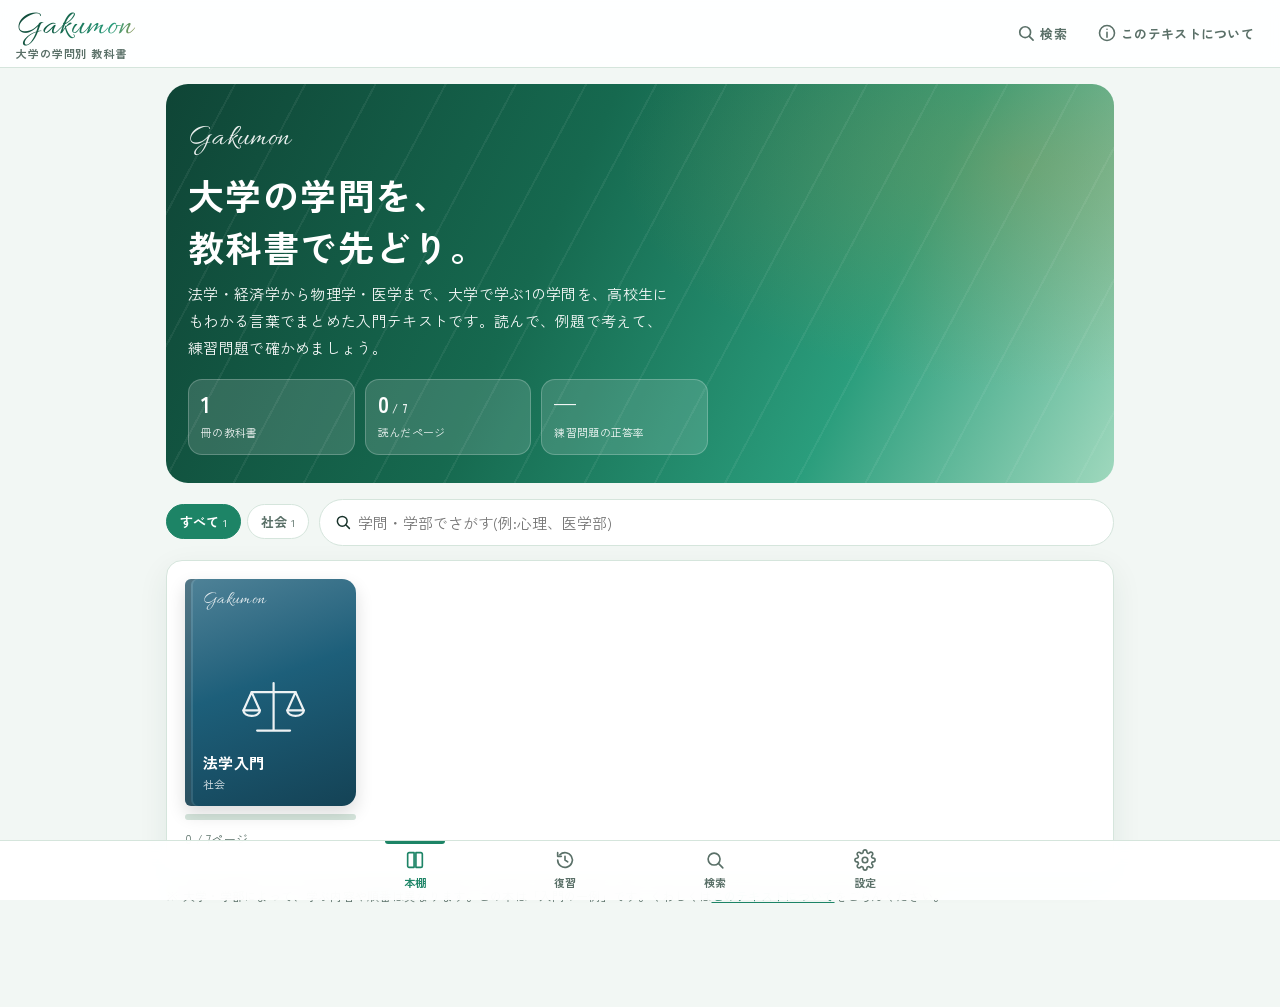
==== index.html @ 67a6d844 "学問の教科書アプリ本体と見本の「法学入門」を追加 本棚→本(表紙・目次)→単元ページ、練習問題、確認テスト、復習、検索、設定、オフライン対応。 大学受験ロードマップのアプリと同じつくり・配色にそろえた" ====
<!doctype html>
<html lang="ja">
<head>
  <meta charset="utf-8">
  <meta name="viewport" content="width=device-width, initial-scale=1, viewport-fit=cover">
  <title>学問の教科書</title>
  <meta name="description" content="法学・経済学・心理学・物理学・医学など、大学の学問ごとの入門教科書。高校生にもわかる言葉で、読む・考える・確かめるをくり返せます。">
  <meta name="theme-color" content="#16694f">
  <meta property="og:type" content="website">
  <meta property="og:title" content="学問の教科書(Gakumon)">
  <meta property="og:description" content="大学の学問ごとの入門教科書。読んで、例題で考えて、練習問題で確かめる。">
  <link rel="manifest" href="manifest.webmanifest">
  <link rel="icon" href="icons/icon.svg" type="image/svg+xml">
  <link rel="apple-touch-icon" href="icons/apple-touch-icon.png">
  <link rel="preconnect" href="https://fonts.googleapis.com">
  <link rel="preconnect" href="https://fonts.gstatic.com" crossorigin>
  <link href="https://fonts.googleapis.com/css2?family=Allura&family=Zen+Kaku+Gothic+New:wght@400;500;700&display=swap" rel="stylesheet">
  <link rel="stylesheet" href="css/style.css?v=202611250434">
  <script>try{var t=(JSON.parse(localStorage.getItem("gk_state_v1")||"{}")).theme;if(t&&t!=="auto")document.documentElement.setAttribute("data-theme",t)}catch(e){}</script>
</head>
<body>
  <header class="topbar">
    <a href="#home" class="brand" aria-label="学問の教科書 ホーム"><span class="brand-word">Gakumon</span><small class="brand-sub">大学の学問別 教科書</small></a>
    <span class="tb-sp"></span>
    <a href="#search" class="tb-btn" aria-label="検索"><svg viewBox="0 0 24 24" width="20" height="20" fill="none" stroke="currentColor" stroke-width="2" stroke-linecap="round" aria-hidden="true"><circle cx="11" cy="11" r="6.5"/><path d="M16 16l4.5 4.5"/></svg><span>検索</span></a>
    <a href="#about" class="tb-btn"><svg viewBox="0 0 24 24" width="20" height="20" fill="none" stroke="currentColor" stroke-width="1.9" stroke-linecap="round" aria-hidden="true"><circle cx="12" cy="12" r="9"/><path d="M12 11v6M12 7.5h.01"/></svg><span>このテキストについて</span></a>
  </header>

  <main id="view" class="container" aria-live="polite">
    <noscript>この教科書を読むには JavaScript を有効にしてください。</noscript>
  </main>

  <nav class="nav" aria-label="メインメニュー">
    <a href="#home" data-r="home"><svg viewBox="0 0 24 24" width="22" height="22" fill="none" stroke="currentColor" stroke-width="1.8" stroke-linecap="round" stroke-linejoin="round" aria-hidden="true"><path d="M4 5.5A1.5 1.5 0 0 1 5.5 4H11v16H5.5A1.5 1.5 0 0 1 4 18.5z"/><path d="M20 5.5A1.5 1.5 0 0 0 18.5 4H13v16h5.5a1.5 1.5 0 0 0 1.5-1.5z"/></svg>本棚</a>
    <a href="#review" data-r="review"><svg viewBox="0 0 24 24" width="22" height="22" fill="none" stroke="currentColor" stroke-width="1.8" stroke-linecap="round" stroke-linejoin="round" aria-hidden="true"><path d="M4 12a8 8 0 1 0 2.4-5.7"/><path d="M4 4v4h4"/><path d="M12 8v4l3 2"/></svg>復習</a>
    <a href="#search" data-r="search"><svg viewBox="0 0 24 24" width="22" height="22" fill="none" stroke="currentColor" stroke-width="1.8" stroke-linecap="round" aria-hidden="true"><circle cx="11" cy="11" r="6.5"/><path d="M16 16l4.5 4.5"/></svg>検索</a>
    <a href="#settings" data-r="settings"><svg viewBox="0 0 24 24" width="22" height="22" fill="none" stroke="currentColor" stroke-width="1.8" stroke-linecap="round" stroke-linejoin="round" aria-hidden="true"><circle cx="12" cy="12" r="3"/><path d="M19.4 15a1.7 1.7 0 0 0 .3 1.8l.1.1a2 2 0 1 1-2.8 2.8l-.1-.1a1.7 1.7 0 0 0-1.8-.3 1.7 1.7 0 0 0-1 1.5V21a2 2 0 1 1-4 0v-.1a1.7 1.7 0 0 0-1.1-1.5 1.7 1.7 0 0 0-1.8.3l-.1.1a2 2 0 1 1-2.8-2.8l.1-.1a1.7 1.7 0 0 0 .3-1.8 1.7 1.7 0 0 0-1.5-1H3a2 2 0 1 1 0-4h.1a1.7 1.7 0 0 0 1.5-1.1 1.7 1.7 0 0 0-.3-1.8l-.1-.1a2 2 0 1 1 2.8-2.8l.1.1a1.7 1.7 0 0 0 1.8.3H9a1.7 1.7 0 0 0 1-1.5V3a2 2 0 1 1 4 0v.1a1.7 1.7 0 0 0 1 1.5 1.7 1.7 0 0 0 1.8-.3l.1-.1a2 2 0 1 1 2.8 2.8l-.1.1a1.7 1.7 0 0 0-.3 1.8V9a1.7 1.7 0 0 0 1.5 1H21a2 2 0 1 1 0 4h-.1a1.7 1.7 0 0 0-1.5 1z"/></svg>設定</a>
  </nav>
  <div id="toast" class="toast" role="status"></div>

  <script defer src="js/books.js?v=202611250434"></script>
  <!-- books:start -->
  <script defer src="js/data/law.js?v=202611250434"></script>
  <!-- books:end -->
  <script defer src="js/app.js?v=202611250434"></script>
</body>
</html>
---- css/style.css ----
/* 学問の教科書 — 配色は大学受験アプリ(Aqualium)の「翡翠グリーン」にそろえています */
:root {
  --bg: #f2f7f4; --card: #ffffff; --text: #17322a; --muted: #5a7068; --line: #d5e5dc;
  --primary: #1d8466; --primary-weak: #e2f2ea; --accent: #b8913f; --teal: #2a9d7c;
  --ok: #16a34a; --ok-weak: #dcfce7; --ng: #dc2626; --ng-weak: #fee2e2;
  --board: #1f3d33; --board-ink: #f1f7f3; --board-line: #3d6658;
  --grad: linear-gradient(115deg, #0f4536, #16694f 40%, #2a9d7c 72%, #9fd8bd);
  --grad-btn: linear-gradient(135deg, #16694f, #2a9d7c);
  --brand-grad: linear-gradient(115deg, #0f4536 0%, #16694f 40%, #2a9d7c 75%, #b8913f 100%);
  --radius: 16px; --shadow: 0 10px 30px rgba(15, 69, 54, .08);
  --script: "Allura", "Brush Script MT", cursive;
  --fs: 16px;
  color-scheme: light;
}
@media (prefers-color-scheme: dark) {
  :root:not([data-theme="light"]) {
    --bg: #0c1a15; --card: #13251f; --text: #e3f0ea; --muted: #9ab7ab; --line: #24413a;
    --primary: #6fcfa6; --primary-weak: #173a2f; --accent: #d8b968; --teal: #6fcfa6;
    --ok-weak: #14532d; --ng-weak: #4c1d1d; --board: #10231c; --board-line: #2b4d41;
    --grad: linear-gradient(115deg, #0b2a21, #13251f 60%, #1c4a3b); --grad-btn: linear-gradient(135deg, #1d8466, #2a9d7c);
    --brand-grad: linear-gradient(115deg, #ffffff 0%, #d6f2e4 40%, #8fdcb9 75%, #e7cf8e 100%);
    --shadow: none; color-scheme: dark;
  }
}
:root[data-theme="dark"] {
  --bg: #0c1a15; --card: #13251f; --text: #e3f0ea; --muted: #9ab7ab; --line: #24413a;
  --primary: #6fcfa6; --primary-weak: #173a2f; --accent: #d8b968; --teal: #6fcfa6;
  --ok-weak: #14532d; --ng-weak: #4c1d1d; --board: #10231c; --board-line: #2b4d41;
  --grad: linear-gradient(115deg, #0b2a21, #13251f 60%, #1c4a3b); --grad-btn: linear-gradient(135deg, #1d8466, #2a9d7c);
  --brand-grad: linear-gradient(115deg, #ffffff 0%, #d6f2e4 40%, #8fdcb9 75%, #e7cf8e 100%);
  --shadow: none; color-scheme: dark;
}

* { box-sizing: border-box; }
html { -webkit-text-size-adjust: 100%; scroll-padding-top: 76px; }
body {
  margin: 0; background: var(--bg); color: var(--text);
  font-family: "Zen Kaku Gothic New", "Hiragino Sans", "Noto Sans JP", "Yu Gothic", sans-serif;
  font-size: 15px; line-height: 1.8; letter-spacing: .02em;
  /* 日本語を文節の切れ目で改行し、変な位置で切れないようにする */
  word-break: auto-phrase; line-break: strict; overflow-wrap: anywhere;
  padding-bottom: calc(72px + env(safe-area-inset-bottom));
}
h1, h2, h3 { text-wrap: balance; line-height: 1.45; }
p, li, dd { text-wrap: pretty; }
a { color: var(--primary); }
img, svg { max-width: 100%; }
button, input, select { font: inherit; color: inherit; }
.muted { color: var(--muted); }
.small { font-size: 13px; }
.sr { position: absolute; width: 1px; height: 1px; overflow: hidden; clip: rect(0 0 0 0); white-space: nowrap; }

/* ---------- 上のバー ---------- */
.topbar {
  position: sticky; top: 0; z-index: 20; display: flex; align-items: center; gap: 10px;
  padding: 8px max(16px, env(safe-area-inset-left)); min-height: 60px;
  background: color-mix(in srgb, var(--card) 92%, transparent); backdrop-filter: blur(10px);
  border-bottom: 1px solid var(--line);
}
.brand { display: flex; flex-direction: column; text-decoration: none; line-height: 1; min-width: 0; }
.brand-word { font-family: var(--script); font-size: 34px; background: var(--brand-grad); -webkit-background-clip: text; background-clip: text; color: transparent; padding: 2px 6px 4px 0; }
.brand-sub { font-size: 11px; color: var(--muted); font-weight: 700; letter-spacing: .08em; white-space: nowrap; }
.tb-sp { flex: 1; }
.tb-btn { display: inline-flex; align-items: center; gap: 4px; padding: 8px 10px; border-radius: 12px; border: 0; background: transparent; color: var(--muted); text-decoration: none; font-weight: 700; font-size: 13px; cursor: pointer; }
.tb-btn:hover { background: var(--primary-weak); color: var(--primary); }

.container { max-width: 980px; margin: 0 auto; padding: 16px; }
.card { background: var(--card); border: 1px solid var(--line); border-radius: var(--radius); box-shadow: var(--shadow); padding: 18px; margin-bottom: 16px; }
.card h2 { margin: 0 0 10px; font-size: 18px; }

/* ---------- 下のメニュー ---------- */
.nav {
  position: fixed; left: 0; right: 0; bottom: 0; z-index: 20; display: flex; justify-content: center;
  background: color-mix(in srgb, var(--card) 94%, transparent); backdrop-filter: blur(10px);
  border-top: 1px solid var(--line); padding-bottom: env(safe-area-inset-bottom);
}
.nav a { flex: 1; max-width: 150px; display: flex; flex-direction: column; align-items: center; gap: 2px; padding: 8px 4px 7px; font-size: 11px; font-weight: 700; color: var(--muted); text-decoration: none; position: relative; }
.nav a.active { color: var(--primary); }
.nav a.active::after { content: ""; position: absolute; top: 0; left: 30%; right: 30%; height: 3px; border-radius: 0 0 3px 3px; background: var(--primary); }

/* ---------- ボタン ---------- */
.btn { display: inline-flex; align-items: center; justify-content: center; gap: 6px; min-height: 44px; padding: 10px 20px; border-radius: 999px; border: 0; background: var(--grad-btn); color: #fff; font-weight: 700; text-decoration: none; cursor: pointer; text-align: center; }
.btn.ghost { background: var(--card); color: var(--primary); border: 1.5px solid var(--primary); }
.btn.small { min-height: 34px; padding: 5px 14px; font-size: 13px; }
.btn:disabled { opacity: .5; cursor: default; }
.btns { display: flex; flex-wrap: wrap; gap: 10px; }

/* ---------- ホームの帯 ---------- */
.band { position: relative; overflow: hidden; border-radius: 22px; padding: 28px 22px; color: #fff; background: var(--grad); margin-bottom: 16px; }
.band::after { content: ""; position: absolute; inset: 0; pointer-events: none; background: repeating-linear-gradient(118deg, transparent 0 60px, rgba(255,255,255,.06) 60px 62px), radial-gradient(60% 80% at 90% 20%, rgba(184,145,63,.3), transparent 70%); }
.band > * { position: relative; z-index: 1; }
.band .script { font-family: var(--script); font-size: 30px; margin: 0; opacity: .9; }
.band h1 { margin: 2px 0 8px; font-size: clamp(24px, 5.4vw, 36px); letter-spacing: .04em; }
.band p { margin: 0; max-width: 36em; opacity: .95; }
.stats { display: grid; grid-template-columns: repeat(3, minmax(0, 1fr)); gap: 10px; margin-top: 18px; max-width: 520px; }
.stat { background: rgba(255,255,255,.14); border: 1px solid rgba(255,255,255,.22); border-radius: 14px; padding: 10px 12px; }
.stat b { display: block; font-size: 22px; line-height: 1.2; }
.stat small { font-size: 11px; opacity: .9; }

.resume { display: flex; align-items: center; gap: 12px; text-decoration: none; color: inherit; }
.resume span { font-size: 12px; font-weight: 700; color: var(--primary); }
.resume b { display: block; }
.resume i { margin-left: auto; font-style: normal; color: var(--primary); font-size: 22px; }

/* ---------- 本棚 ---------- */
.bar { display: flex; flex-wrap: wrap; gap: 10px; align-items: center; margin-bottom: 14px; }
.chips { display: flex; gap: 6px; overflow-x: auto; scrollbar-width: none; padding-bottom: 2px; max-width: 100%; }
.chips::-webkit-scrollbar { display: none; }
.chip { flex: none; border: 1.5px solid var(--line); background: var(--card); border-radius: 999px; padding: 5px 13px; font-size: 13px; font-weight: 700; color: var(--muted); cursor: pointer; white-space: nowrap; }
.chip small { margin-left: 4px; font-weight: 500; opacity: .8; }
.chip.on { background: var(--primary); border-color: var(--primary); color: #fff; }
.search { flex: 1 1 220px; min-width: 0; display: flex; align-items: center; gap: 6px; background: var(--card); border: 1.5px solid var(--line); border-radius: 999px; padding: 0 14px; }
.search input { flex: 1; min-width: 0; border: 0; background: transparent; padding: 9px 0; outline: none; }
.search:focus-within { border-color: var(--primary); }

.shelf { display: grid; grid-template-columns: repeat(auto-fill, minmax(150px, 1fr)); gap: 18px 14px; }
.shelf-item { text-decoration: none; color: inherit; display: flex; flex-direction: column; gap: 8px; min-width: 0; }
.shelf-item:hover .cover { transform: translateY(-3px); box-shadow: 0 14px 26px rgba(0,0,0,.18); }
.shelf-meta { font-size: 12px; color: var(--muted); display: flex; justify-content: space-between; gap: 6px; }
.prog { height: 6px; border-radius: 6px; background: var(--line); overflow: hidden; }
.prog i { display: block; height: 100%; background: var(--grad-btn); border-radius: 6px; }

.cover {
  --c: #1d5f7a; position: relative; aspect-ratio: 3 / 4; border-radius: 6px 14px 14px 6px; overflow: hidden; color: #fff;
  background: linear-gradient(160deg, color-mix(in srgb, var(--c) 78%, #fff) 0%, var(--c) 45%, color-mix(in srgb, var(--c) 70%, #000) 100%);
  box-shadow: 0 8px 18px rgba(0,0,0,.14), inset 6px 0 0 rgba(0,0,0,.18), inset 8px 0 0 rgba(255,255,255,.12);
  display: flex; flex-direction: column; padding: 12px 12px 12px 18px; transition: transform .2s, box-shadow .2s;
}
.cover .c-top { margin: 0; font-family: var(--script); font-size: 18px; opacity: .85; line-height: 1; }
.cover svg { width: 52%; margin: auto auto 10px; opacity: .92; }
.cover b { font-size: 15px; line-height: 1.4; }
.cover small { font-size: 11px; opacity: .85; margin-top: 2px; }
.cover.big { width: min(220px, 60vw); margin: 0 auto; padding: 16px 16px 16px 24px; }
.cover.big .c-top { font-size: 22px; }
.cover.big b { font-size: 19px; }

/* ---------- 本(表紙・目次) ---------- */
.reader-tb { position: sticky; top: 60px; z-index: 15; display: flex; align-items: center; gap: 8px; margin: -16px -16px 16px; padding: 8px 16px; background: color-mix(in srgb, var(--bg) 92%, transparent); backdrop-filter: blur(8px); border-bottom: 1px solid var(--line); font-size: 13px; }
.reader-tb a { text-decoration: none; font-weight: 700; white-space: nowrap; }
.reader-tb b { flex: 1; min-width: 0; text-align: center; overflow: hidden; text-overflow: ellipsis; white-space: nowrap; }
.reader-tb .rt-r { display: flex; gap: 4px; }
.reader-tb button { border: 0; background: transparent; color: var(--muted); padding: 4px 6px; cursor: pointer; border-radius: 8px; font-weight: 700; font-size: 13px; }
.reader-tb button[aria-pressed="true"] { color: var(--accent); }
.read-prog { position: absolute; left: 0; right: 0; bottom: -1px; height: 3px; }
.read-prog i { display: block; height: 100%; width: 0; background: var(--grad-btn); }

.front { display: grid; grid-template-columns: auto 1fr; gap: 24px; align-items: start; }
.front h1 { margin: 0 0 6px; font-size: clamp(22px, 4.6vw, 30px); }
.front .lead { margin: 0 0 12px; }
.tags { display: flex; flex-wrap: wrap; gap: 6px; padding: 0; margin: 6px 0 0; list-style: none; }
.tags li { background: var(--primary-weak); color: var(--primary); border-radius: 999px; padding: 2px 10px; font-size: 12px; font-weight: 700; }
.two { display: grid; grid-template-columns: repeat(2, minmax(0, 1fr)); gap: 16px; }
.two h3 { font-size: 14px; margin: 0 0 6px; color: var(--primary); }
.two ul { margin: 0; padding-left: 1.2em; }

.toc-ch { margin-bottom: 14px; }
.toc-ch h3 { font-size: 15px; margin: 0 0 6px; padding-bottom: 4px; border-bottom: 1px dashed var(--line); }
.toc-ch ol { list-style: none; margin: 0; padding: 0; }
.toc-ch li a { display: flex; align-items: center; gap: 10px; padding: 9px 6px; border-radius: 10px; text-decoration: none; color: inherit; }
.toc-ch li a:hover { background: var(--primary-weak); }
.toc-no { flex: none; width: 34px; font-size: 12px; font-weight: 700; color: var(--muted); }
.toc-t { flex: 1; min-width: 0; }
.toc-badges { display: flex; gap: 4px; flex: none; }
.badge { font-size: 11px; font-style: normal; font-weight: 700; padding: 1px 8px; border-radius: 999px; background: var(--line); color: var(--muted); white-space: nowrap; }
.badge.ok { background: var(--ok-weak); color: var(--ok); }
.badge.bm { background: color-mix(in srgb, var(--accent) 20%, transparent); color: var(--accent); }

/* ---------- 単元のページ ---------- */
.page { max-width: 760px; margin: 0 auto; font-size: var(--fs); }
.page > .card { padding: 20px 22px; }
.crumb { margin: 0; font-size: 12px; font-weight: 700; color: var(--primary); }
.page h1 { margin: 2px 0 4px; font-size: clamp(22px, 4.4vw, 28px); }
.sub { margin: 0 0 14px; font-size: 12px; color: var(--muted); }
.goal { background: color-mix(in srgb, var(--primary) 8%, var(--card)); border-left: 4px solid var(--primary); border-radius: 10px; padding: 10px 14px; margin: 0 0 14px; }
.goal b { color: var(--primary); font-size: 13px; }
.goal ul { margin: 4px 0 0; padding-left: 1.3em; }
.point { font-weight: 700; font-size: 1.05em; padding: 12px 14px; border-radius: 12px; background: var(--primary-weak); margin: 0; }
.sec { margin-top: 26px; }
.sec h2 { display: flex; align-items: center; gap: 10px; font-size: 1.12em; margin: 0 0 10px; }
.sec h2 span { flex: none; display: grid; place-items: center; width: 28px; height: 28px; border-radius: 50%; background: var(--grad-btn); color: #fff; font-size: 13px; }
.sec p { margin: 0 0 10px; }
.sec ul, .sec ol { padding-left: 1.3em; margin: 0 0 10px; }
.sec li { margin-bottom: 4px; }
.page b.em, .sec p b, .sec li b { color: var(--primary); background: color-mix(in srgb, var(--primary) 10%, transparent); padding: 0 2px; border-radius: 3px; }
.tbl-wrap { overflow-x: auto; margin: 4px 0 10px; border-radius: 12px; border: 1px solid var(--line); }
table { border-collapse: collapse; width: 100%; font-size: .93em; }
th, td { padding: 8px 10px; border-bottom: 1px solid var(--line); text-align: left; vertical-align: top; min-width: 6em; }
th { background: var(--primary-weak); color: var(--primary); font-size: .92em; }
tr:last-child td { border-bottom: 0; }
dl.terms { margin: 0; display: grid; gap: 8px; }
dl.terms div { padding: 10px 12px; border: 1px solid var(--line); border-radius: 12px; background: var(--card); }
dl.terms dt { font-weight: 700; color: var(--primary); }
dl.terms dd { margin: 2px 0 0; }

.board { border-radius: 14px; overflow: hidden; background: var(--board); color: var(--board-ink); margin-bottom: 12px; border: 6px solid #6b4f2a; box-shadow: inset 0 0 30px rgba(0,0,0,.25); }
.board-h { display: flex; align-items: center; justify-content: space-between; padding: 8px 14px; border-bottom: 1px dashed var(--board-line); }
.board-h em { font-style: normal; font-size: 12px; background: #f3d36b; color: #3b2c06; border-radius: 6px; padding: 1px 8px; font-weight: 700; }
.board-b { padding: 12px 16px 14px; }
.board-b .q { font-weight: 700; margin: 0 0 8px; }
.board-b ol { margin: 0 0 10px; padding-left: 1.4em; }
.board-b li { margin-bottom: 4px; }
.board details summary { cursor: pointer; color: #f3d36b; font-weight: 700; }
.board .ans { margin: 8px 0 0; padding: 8px 12px; border-radius: 10px; background: rgba(255,255,255,.08); }
.board b { color: #fff3c4; }

.check details { border: 1px solid var(--line); border-radius: 12px; padding: 10px 14px; margin-bottom: 8px; background: var(--card); }
.check summary { cursor: pointer; font-weight: 700; }
.check summary::marker { color: var(--primary); }
.check .ans { margin: 8px 0 0; padding-top: 8px; border-top: 1px dashed var(--line); }
.check .ans small { display: block; color: var(--primary); font-weight: 700; }

.quiz { border: 1px solid var(--line); border-radius: 14px; padding: 14px; margin-bottom: 12px; background: var(--card); }
.quiz .qn { font-size: 12px; font-weight: 700; color: var(--primary); }
.quiz .qt { margin: 2px 0 10px; font-weight: 700; }
.choices { display: grid; gap: 8px; }
.choice { display: flex; gap: 10px; align-items: flex-start; text-align: left; width: 100%; padding: 10px 12px; border-radius: 12px; border: 1.5px solid var(--line); background: var(--bg); cursor: pointer; line-height: 1.6; }
.choice:hover:not(:disabled) { border-color: var(--primary); }
.choice i { flex: none; font-style: normal; font-weight: 700; color: var(--muted); width: 1.2em; }
.choice:disabled { cursor: default; }
.choice.ok { border-color: var(--ok); background: var(--ok-weak); }
.choice.ng { border-color: var(--ng); background: var(--ng-weak); }
.fb { margin-top: 10px; padding: 10px 12px; border-radius: 12px; border-left: 4px solid var(--ok); background: color-mix(in srgb, var(--ok) 8%, var(--card)); }
.fb.ng { border-left-color: var(--ng); background: color-mix(in srgb, var(--ng) 8%, var(--card)); }
.fb b { display: block; }
.score { text-align: center; padding: 14px; border-radius: 14px; background: var(--primary-weak); font-weight: 700; }
.score big { display: block; font-size: 30px; color: var(--primary); }

.next-list { display: flex; flex-wrap: wrap; gap: 6px; padding: 0; margin: 0; list-style: none; }
.next-list li { border: 1.5px solid var(--line); border-radius: 999px; padding: 3px 12px; font-size: 13px; }
.src { font-size: 12px; color: var(--muted); margin: 0; padding-left: 1.2em; }
.note { font-size: 12px; color: var(--muted); }
.pn { display: grid; grid-template-columns: 1fr auto 1fr; gap: 8px; margin: 8px 0 24px; }
.pn a { padding: 12px; border-radius: 14px; background: var(--card); border: 1px solid var(--line); text-decoration: none; font-weight: 700; font-size: 13px; min-width: 0; }
.pn a small { display: block; font-weight: 500; color: var(--muted); overflow: hidden; text-overflow: ellipsis; white-space: nowrap; }
.pn a:last-child { text-align: right; }
.pn .off { visibility: hidden; }
.done-mark { text-align: center; margin: 18px 0 0; }

/* 文字の大きさ */
.fs-s { --fs: 14px; } .fs-m { --fs: 16px; } .fs-l { --fs: 18px; } .fs-xl { --fs: 20px; }

/* ---------- テスト・復習・設定 ---------- */
.list { list-style: none; margin: 0; padding: 0; }
.list li { padding: 10px 0; border-bottom: 1px solid var(--line); }
.list li:last-child { border-bottom: 0; }
.seg { display: inline-flex; border: 1.5px solid var(--line); border-radius: 999px; overflow: hidden; }
.seg button { border: 0; background: transparent; padding: 6px 14px; cursor: pointer; font-weight: 700; font-size: 13px; color: var(--muted); }
.seg button.on { background: var(--primary); color: #fff; }
.row { display: flex; flex-wrap: wrap; align-items: center; justify-content: space-between; gap: 10px; padding: 10px 0; border-bottom: 1px solid var(--line); }
.row:last-child { border-bottom: 0; }
.hit { display: block; padding: 10px 0; border-bottom: 1px solid var(--line); text-decoration: none; color: inherit; }
.hit small { color: var(--primary); font-weight: 700; }
.hit mark { background: color-mix(in srgb, var(--accent) 35%, transparent); color: inherit; border-radius: 3px; }
.empty { text-align: center; color: var(--muted); padding: 28px 10px; }

.toast { position: fixed; left: 50%; bottom: calc(86px + env(safe-area-inset-bottom)); transform: translateX(-50%) translateY(20px); opacity: 0; pointer-events: none; background: var(--text); color: var(--bg); padding: 10px 18px; border-radius: 999px; font-size: 13px; font-weight: 700; transition: .25s; z-index: 50; max-width: calc(100% - 32px); }
.toast.show { opacity: 1; transform: translateX(-50%); }

@media (max-width: 640px) {
  .container { padding: 12px 16px; }
  .reader-tb { margin: -12px -16px 12px; }
  .card { padding: 16px; }
  .page > .card { padding: 16px; }
  .front { grid-template-columns: 1fr; text-align: left; }
  .two { grid-template-columns: 1fr; }
  .shelf { grid-template-columns: repeat(2, minmax(0, 1fr)); }
  .brand-word { font-size: 28px; }
  .tb-btn span { display: none; }
  .band { padding: 22px 18px; }
}
@media (min-width: 900px) { .nav { justify-content: center; } }
@media print {
  .topbar, .nav, .reader-tb, .pn, .quiz, .toast { display: none !important; }
  body { padding: 0; background: #fff; }
  .card { box-shadow: none; }
  .check details { break-inside: avoid; }
}
@media (prefers-reduced-motion: reduce) { * { transition: none !important; scroll-behavior: auto !important; } }
[tabindex="-1"]:focus { outline: none; }
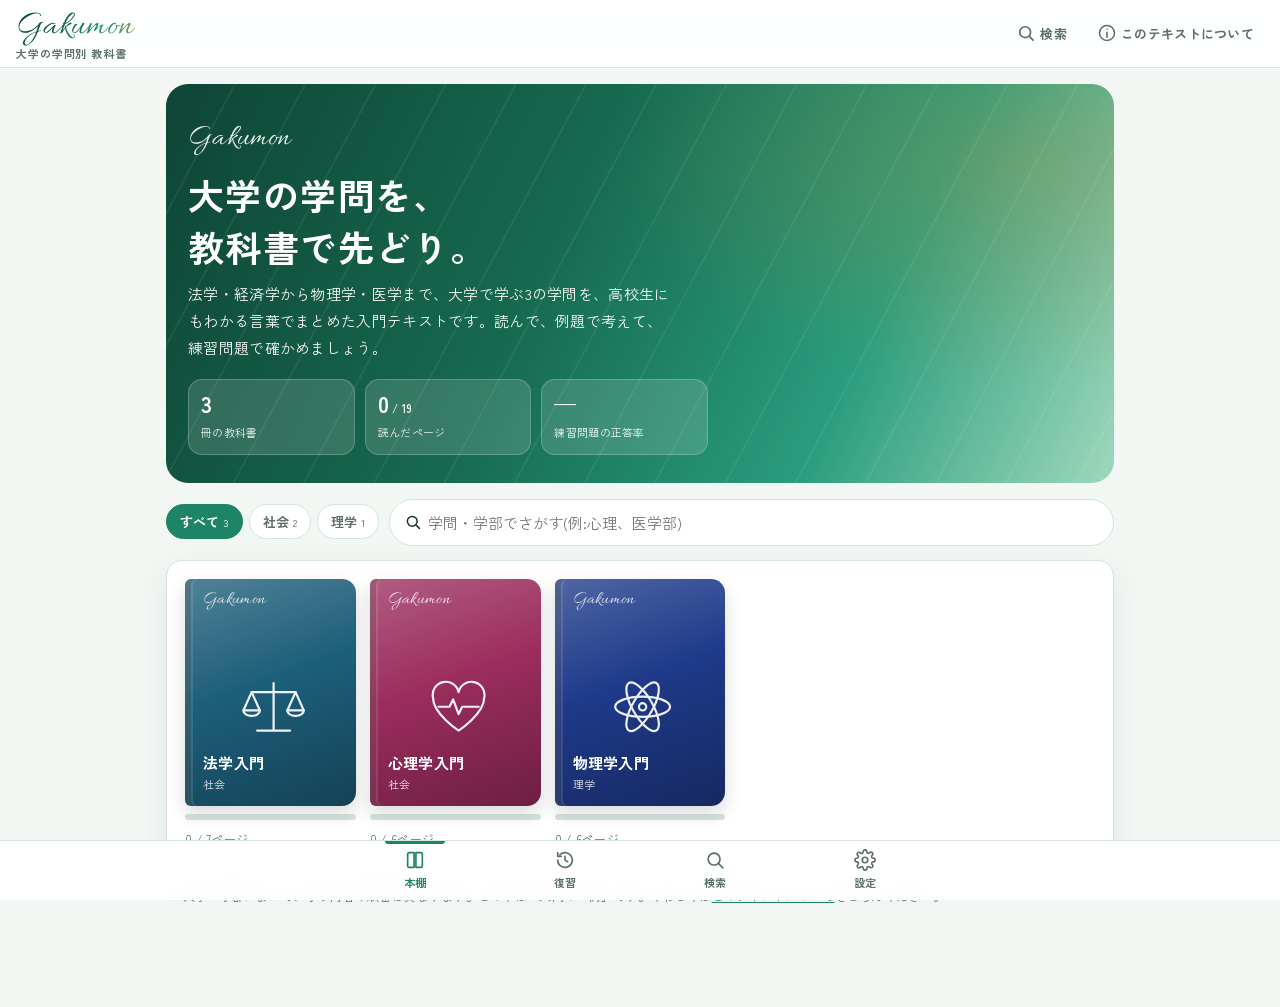
==== commit 1aa9c05c: "物理学入門・心理学入門を追加(執筆途中の版) Co-Authored-By: Claude Opus 5.5 <noreply@anthropic.com> Claude-Session: https" ====
--- a/index.html
+++ b/index.html
@@ -15,7 +15,7 @@
   <link rel="preconnect" href="https://fonts.googleapis.com">
   <link rel="preconnect" href="https://fonts.gstatic.com" crossorigin>
   <link href="https://fonts.googleapis.com/css2?family=Allura&family=Zen+Kaku+Gothic+New:wght@400;500;700&display=swap" rel="stylesheet">
-  <link rel="stylesheet" href="css/style.css?v=202611250434">
+  <link rel="stylesheet" href="css/style.css?v=202611250435">
   <script>try{var t=(JSON.parse(localStorage.getItem("gk_state_v1")||"{}")).theme;if(t&&t!=="auto")document.documentElement.setAttribute("data-theme",t)}catch(e){}</script>
 </head>
 <body>
@@ -38,10 +38,12 @@
   </nav>
   <div id="toast" class="toast" role="status"></div>
 
-  <script defer src="js/books.js?v=202611250434"></script>
+  <script defer src="js/books.js?v=202611250435"></script>
   <!-- books:start -->
-  <script defer src="js/data/law.js?v=202611250434"></script>
+  <script defer src="js/data/law.js?v=202611250435"></script>
+  <script defer src="js/data/physics.js?v=202611250435"></script>
+  <script defer src="js/data/psychology.js?v=202611250435"></script>
   <!-- books:end -->
-  <script defer src="js/app.js?v=202611250434"></script>
+  <script defer src="js/app.js?v=202611250435"></script>
 </body>
 </html>
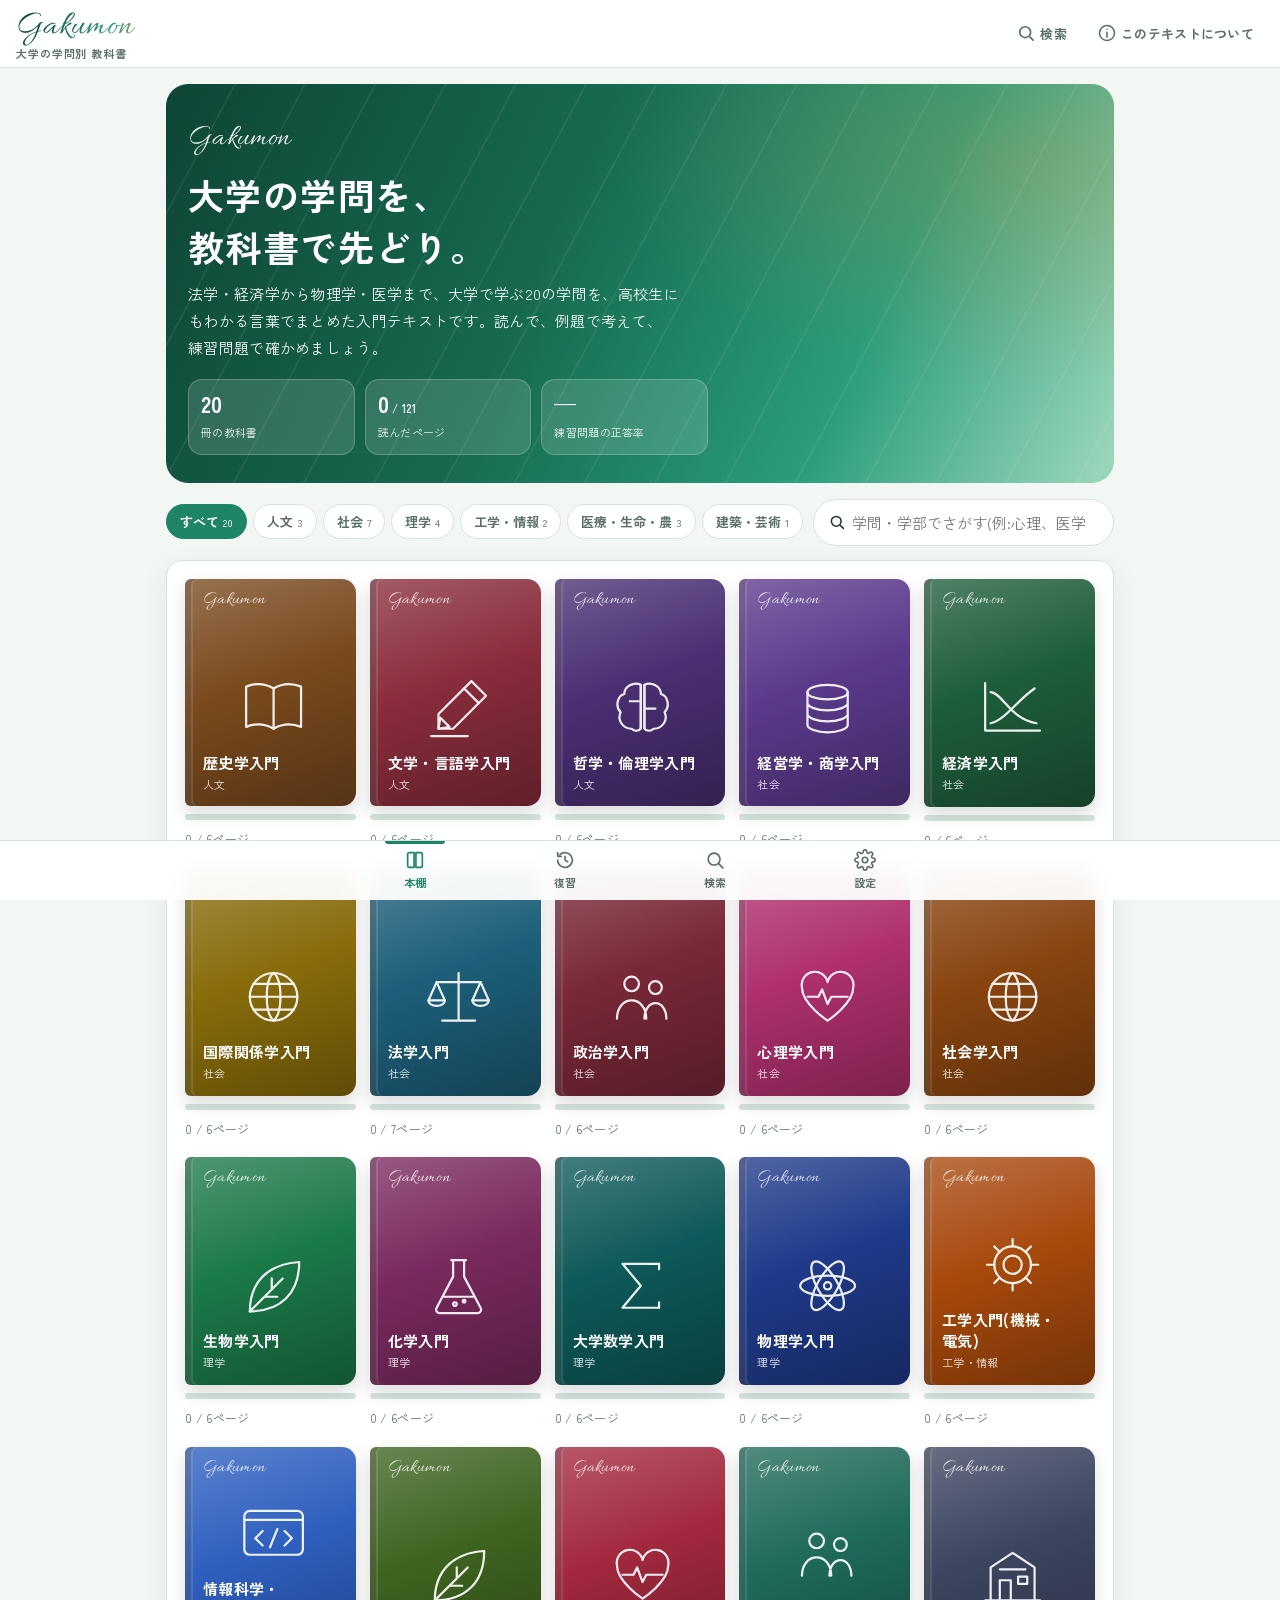
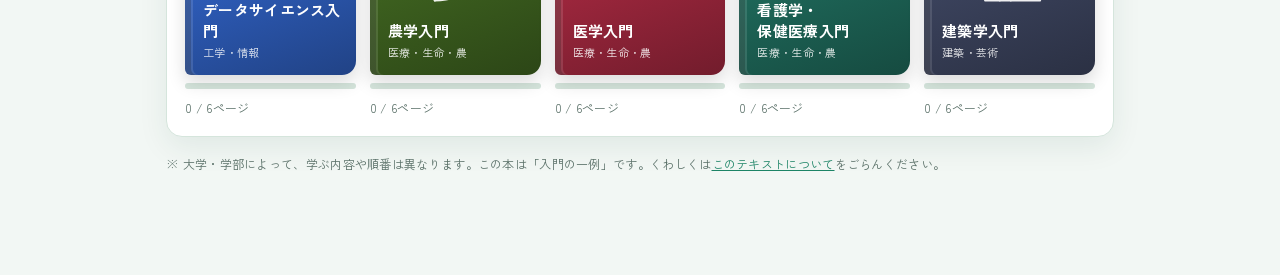
==== commit 0121daec: "学問の教科書を20冊に拡充(人文・社会・理学・工学・医療・農・建築) Co-Authored-By: Claude Opus 5.5 <noreply@anthropic.com> Claude-Se" ====
--- a/index.html
+++ b/index.html
@@ -15,7 +15,7 @@
   <link rel="preconnect" href="https://fonts.googleapis.com">
   <link rel="preconnect" href="https://fonts.gstatic.com" crossorigin>
   <link href="https://fonts.googleapis.com/css2?family=Allura&family=Zen+Kaku+Gothic+New:wght@400;500;700&display=swap" rel="stylesheet">
-  <link rel="stylesheet" href="css/style.css?v=202611250435">
+  <link rel="stylesheet" href="css/style.css?v=202611250443">
   <script>try{var t=(JSON.parse(localStorage.getItem("gk_state_v1")||"{}")).theme;if(t&&t!=="auto")document.documentElement.setAttribute("data-theme",t)}catch(e){}</script>
 </head>
 <body>
@@ -38,12 +38,29 @@
   </nav>
   <div id="toast" class="toast" role="status"></div>
 
-  <script defer src="js/books.js?v=202611250435"></script>
+  <script defer src="js/books.js?v=202611250443"></script>
   <!-- books:start -->
-  <script defer src="js/data/law.js?v=202611250435"></script>
-  <script defer src="js/data/physics.js?v=202611250435"></script>
-  <script defer src="js/data/psychology.js?v=202611250435"></script>
+  <script defer src="js/data/agriculture.js?v=202611250443"></script>
+  <script defer src="js/data/architecture.js?v=202611250443"></script>
+  <script defer src="js/data/biology.js?v=202611250443"></script>
+  <script defer src="js/data/business.js?v=202611250443"></script>
+  <script defer src="js/data/chemistry.js?v=202611250443"></script>
+  <script defer src="js/data/economics.js?v=202611250443"></script>
+  <script defer src="js/data/engineering.js?v=202611250443"></script>
+  <script defer src="js/data/history.js?v=202611250443"></script>
+  <script defer src="js/data/info.js?v=202611250443"></script>
+  <script defer src="js/data/intl.js?v=202611250443"></script>
+  <script defer src="js/data/law.js?v=202611250443"></script>
+  <script defer src="js/data/letters.js?v=202611250443"></script>
+  <script defer src="js/data/math.js?v=202611250443"></script>
+  <script defer src="js/data/medicine.js?v=202611250443"></script>
+  <script defer src="js/data/nursing.js?v=202611250443"></script>
+  <script defer src="js/data/philosophy.js?v=202611250443"></script>
+  <script defer src="js/data/physics.js?v=202611250443"></script>
+  <script defer src="js/data/politics.js?v=202611250443"></script>
+  <script defer src="js/data/psychology.js?v=202611250443"></script>
+  <script defer src="js/data/sociology.js?v=202611250443"></script>
   <!-- books:end -->
-  <script defer src="js/app.js?v=202611250435"></script>
+  <script defer src="js/app.js?v=202611250443"></script>
 </body>
 </html>
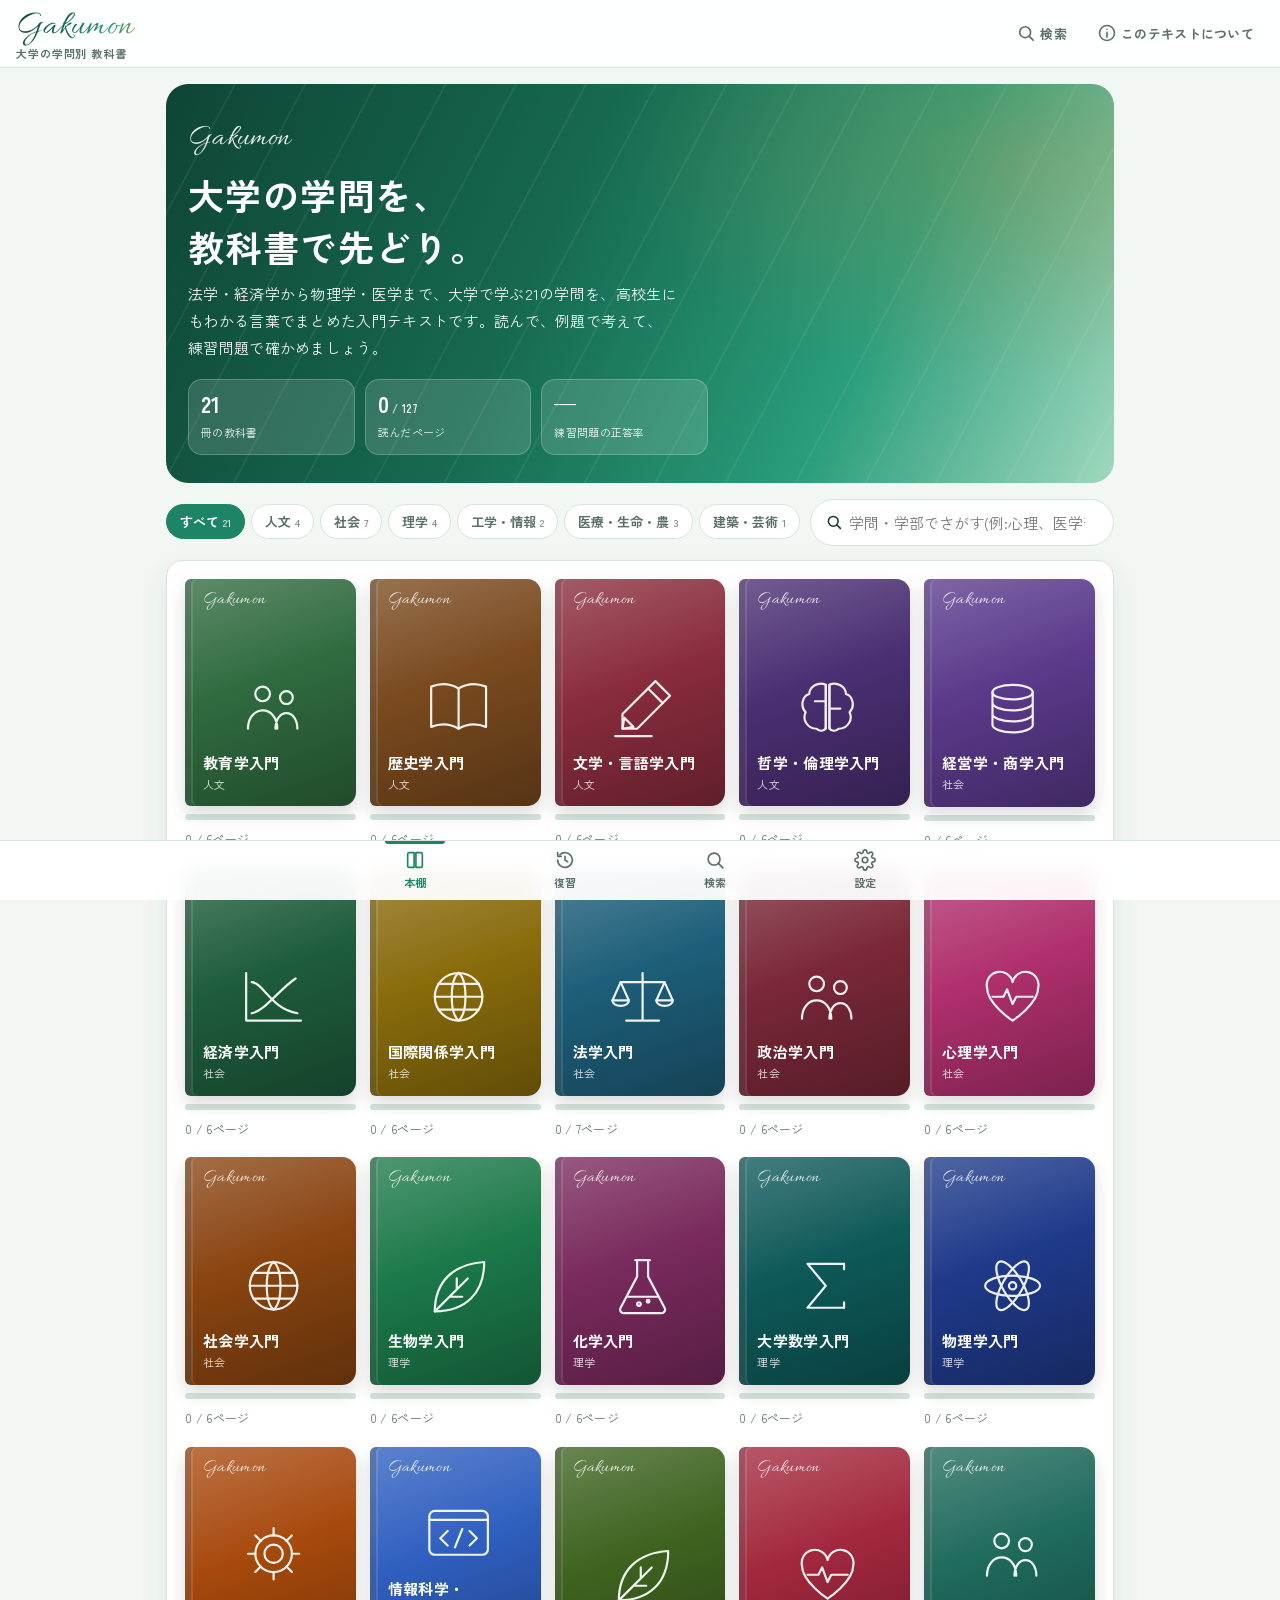
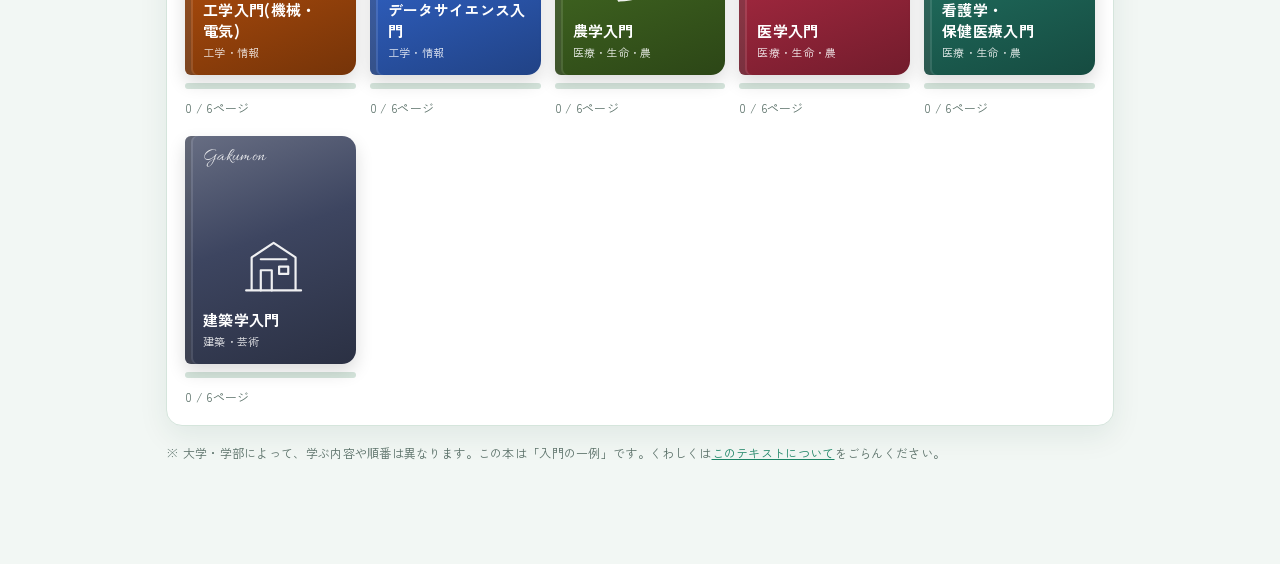
==== commit 63611e8d: "人文4冊(哲学・文学言語・歴史・教育)を追加し、全21冊で完成 Co-Authored-By: Claude Opus 5.5 <noreply@anthropic.com> Claude-Sessi" ====
--- a/index.html
+++ b/index.html
@@ -15,7 +15,7 @@
   <link rel="preconnect" href="https://fonts.googleapis.com">
   <link rel="preconnect" href="https://fonts.gstatic.com" crossorigin>
   <link href="https://fonts.googleapis.com/css2?family=Allura&family=Zen+Kaku+Gothic+New:wght@400;500;700&display=swap" rel="stylesheet">
-  <link rel="stylesheet" href="css/style.css?v=202611250443">
+  <link rel="stylesheet" href="css/style.css?v=202611250445">
   <script>try{var t=(JSON.parse(localStorage.getItem("gk_state_v1")||"{}")).theme;if(t&&t!=="auto")document.documentElement.setAttribute("data-theme",t)}catch(e){}</script>
 </head>
 <body>
@@ -38,29 +38,30 @@
   </nav>
   <div id="toast" class="toast" role="status"></div>
 
-  <script defer src="js/books.js?v=202611250443"></script>
+  <script defer src="js/books.js?v=202611250445"></script>
   <!-- books:start -->
-  <script defer src="js/data/agriculture.js?v=202611250443"></script>
-  <script defer src="js/data/architecture.js?v=202611250443"></script>
-  <script defer src="js/data/biology.js?v=202611250443"></script>
-  <script defer src="js/data/business.js?v=202611250443"></script>
-  <script defer src="js/data/chemistry.js?v=202611250443"></script>
-  <script defer src="js/data/economics.js?v=202611250443"></script>
-  <script defer src="js/data/engineering.js?v=202611250443"></script>
-  <script defer src="js/data/history.js?v=202611250443"></script>
-  <script defer src="js/data/info.js?v=202611250443"></script>
-  <script defer src="js/data/intl.js?v=202611250443"></script>
-  <script defer src="js/data/law.js?v=202611250443"></script>
-  <script defer src="js/data/letters.js?v=202611250443"></script>
-  <script defer src="js/data/math.js?v=202611250443"></script>
-  <script defer src="js/data/medicine.js?v=202611250443"></script>
-  <script defer src="js/data/nursing.js?v=202611250443"></script>
-  <script defer src="js/data/philosophy.js?v=202611250443"></script>
-  <script defer src="js/data/physics.js?v=202611250443"></script>
-  <script defer src="js/data/politics.js?v=202611250443"></script>
-  <script defer src="js/data/psychology.js?v=202611250443"></script>
-  <script defer src="js/data/sociology.js?v=202611250443"></script>
+  <script defer src="js/data/agriculture.js?v=202611250445"></script>
+  <script defer src="js/data/architecture.js?v=202611250445"></script>
+  <script defer src="js/data/biology.js?v=202611250445"></script>
+  <script defer src="js/data/business.js?v=202611250445"></script>
+  <script defer src="js/data/chemistry.js?v=202611250445"></script>
+  <script defer src="js/data/economics.js?v=202611250445"></script>
+  <script defer src="js/data/education.js?v=202611250445"></script>
+  <script defer src="js/data/engineering.js?v=202611250445"></script>
+  <script defer src="js/data/history.js?v=202611250445"></script>
+  <script defer src="js/data/info.js?v=202611250445"></script>
+  <script defer src="js/data/intl.js?v=202611250445"></script>
+  <script defer src="js/data/law.js?v=202611250445"></script>
+  <script defer src="js/data/letters.js?v=202611250445"></script>
+  <script defer src="js/data/math.js?v=202611250445"></script>
+  <script defer src="js/data/medicine.js?v=202611250445"></script>
+  <script defer src="js/data/nursing.js?v=202611250445"></script>
+  <script defer src="js/data/philosophy.js?v=202611250445"></script>
+  <script defer src="js/data/physics.js?v=202611250445"></script>
+  <script defer src="js/data/politics.js?v=202611250445"></script>
+  <script defer src="js/data/psychology.js?v=202611250445"></script>
+  <script defer src="js/data/sociology.js?v=202611250445"></script>
   <!-- books:end -->
-  <script defer src="js/app.js?v=202611250443"></script>
+  <script defer src="js/app.js?v=202611250445"></script>
 </body>
 </html>
